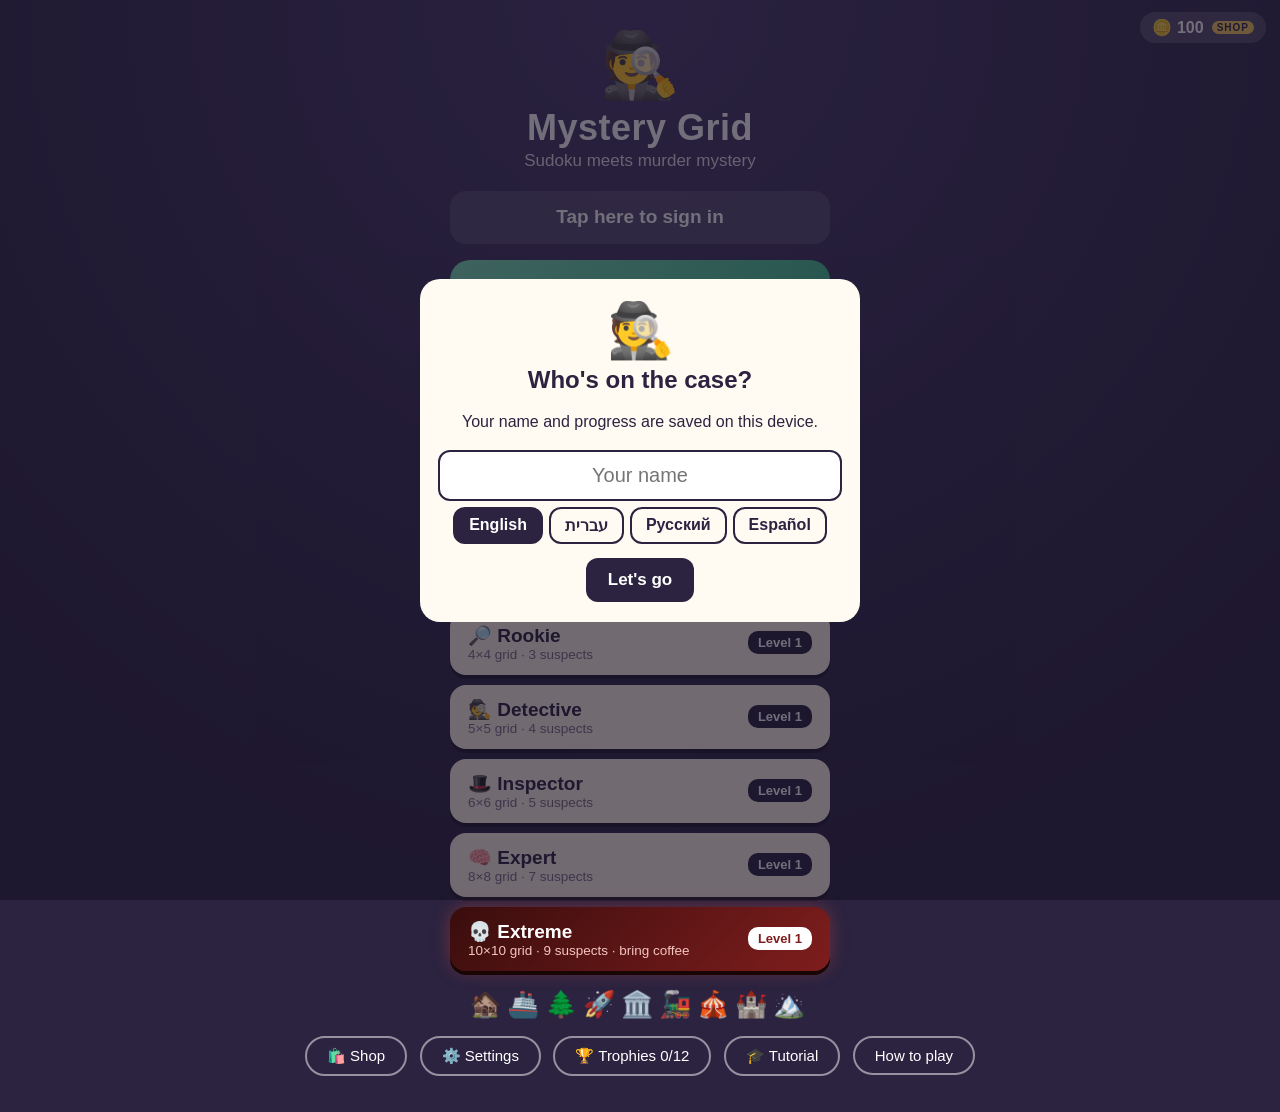
==== index.html @ 76685fe6 "Auto-cross row and column of placed suspects, bigger X, X clears drafts Co-Authored-By: Claude Sonne" ====
<!DOCTYPE html>
<html lang="en" dir="ltr">
<head>
<meta charset="UTF-8">
<meta name="viewport" content="width=device-width, initial-scale=1, maximum-scale=1, user-scalable=no, viewport-fit=cover">
<meta name="theme-color" content="#2b2340">
<meta name="apple-mobile-web-app-capable" content="yes">
<meta name="mobile-web-app-capable" content="yes">
<meta name="apple-mobile-web-app-status-bar-style" content="black-translucent">
<meta name="apple-mobile-web-app-title" content="Mystery Grid">
<link rel="manifest" href="manifest.webmanifest">
<link rel="icon" href="icons/icon-192.png">
<link rel="apple-touch-icon" href="icons/apple-touch-icon.png">
<title>Mystery Grid</title>
<style>
  :root {
    --ink: #2b2340;
    --paper: #fdf3e6;
    --card: #fffaf2;
    --accent: #c0392b;
    --ok: #2e8b57;
    --muted: #7a6f86;
    --wall: #2b2340;
    --bs: min(94vw, 470px, 52vh);
  }
  * { box-sizing: border-box; -webkit-tap-highlight-color: transparent; }
  html, body { margin: 0; height: 100%; }
  body {
    font-family: -apple-system, "Segoe UI", Roboto, "Helvetica Neue", Arial, sans-serif;
    background: var(--paper); color: var(--ink);
    user-select: none; -webkit-user-select: none;
  }
  button { font-family: inherit; cursor: pointer; color: inherit; }
  .screen { display: none; min-height: 100%; }
  .screen.active { display: block; }

  /* ---------- home ---------- */
  #home {
    background: radial-gradient(circle at 50% 0%, #4a3d6b, #2b2340 70%);
    color: #fff; text-align: center;
    padding: calc(28px + env(safe-area-inset-top)) 18px calc(36px + env(safe-area-inset-bottom));
  }
  #home .logo { font-size: 64px; }
  #home h1 { font-size: 36px; margin: 4px 0 2px; letter-spacing: .5px; }
  #home .tag { opacity: .85; font-size: 17px; margin-bottom: 20px; }
  .greet { background: rgba(255,255,255,.12); border-radius: 16px; padding: 12px 16px; width: min(380px, 100%); margin: 0 auto 16px; font-size: 16px; line-height: 1.5; cursor: pointer; }
  .greet b { font-size: 19px; }
  .greet small { opacity: .7; }
  .diff-btn {
    display: flex; align-items: center; justify-content: space-between; text-align: left;
    width: min(380px, 100%); margin: 10px auto; padding: 13px 18px;
    border: none; border-radius: 16px; font-size: 19px; font-weight: 700;
    color: var(--ink); background: #fdf3e6; box-shadow: 0 4px 0 rgba(0,0,0,.3);
  }
  .diff-btn:active { transform: translateY(2px); box-shadow: 0 2px 0 rgba(0,0,0,.3); }
  .diff-btn small { font-weight: 400; color: var(--muted); font-size: 13.5px; display: block; }
  .diff-btn .badge { background: var(--ink); color: #fff; border-radius: 10px; padding: 4px 10px; font-size: 13px; white-space: nowrap; }
  .diff-btn.extreme { background: linear-gradient(135deg, #3a0d0d, #7f1d1d); color: #fff; box-shadow: 0 4px 0 #1a0505, 0 0 18px rgba(231,76,60,.35); }
  .diff-btn.extreme small { color: #f5c6c0; }
  .diff-btn.extreme .badge { background: #fff; color: #7f1d1d; }
  .link-btn { background: none; border: 2px solid rgba(255,255,255,.5); color: #fff; padding: 9px 20px; border-radius: 30px; font-size: 15px; margin: 16px 4px 0; }
  .themes-row { margin-top: 18px; font-size: 26px; letter-spacing: 6px; opacity: .9; }

  /* ---------- game ---------- */
  #game { padding-bottom: calc(30px + env(safe-area-inset-bottom)); }
  .topbar {
    display: flex; align-items: center; justify-content: space-between;
    background: var(--ink); color: #fff;
    padding: calc(8px + env(safe-area-inset-top)) 10px 8px; position: sticky; top: 0; z-index: 6;
  }
  .topbar button { background: none; border: none; color: #fff; font-size: 22px; padding: 4px 10px; }
  .topbar .title { text-align: center; line-height: 1.2; min-width: 0; }
  .topbar .title b { font-size: 16px; display: block; white-space: nowrap; overflow: hidden; text-overflow: ellipsis; }
  .topbar .title div { font-size: 12px; opacity: .75; }
  .intro { text-align: center; font-style: italic; color: var(--muted); margin: 8px 16px 2px; font-size: 14.5px; }

  .play-area { position: sticky; z-index: 5; background: var(--paper); padding-bottom: 4px; box-shadow: 0 8px 10px -8px rgba(43,35,64,.25); }
  .board-wrap { display: flex; justify-content: center; padding: 8px 8px 2px; }
  .board {
    display: grid; width: var(--bs); height: var(--bs);
    border: 4px solid var(--wall); border-radius: 4px; background: var(--wall);
    position: relative; box-shadow: 0 6px 18px rgba(43,35,64,.25);
  }
  body.mode-x #board { touch-action: none; }
  .cell {
    position: relative; display: flex; align-items: center; justify-content: center;
    border: 0.5px solid rgba(43,35,64,.14); cursor: pointer; min-width: 0; min-height: 0;
  }
  .cell.wall-n { border-top: 2px solid var(--wall); }
  .cell.wall-s { border-bottom: 2px solid var(--wall); }
  .cell.wall-e { border-right: 2px solid var(--wall); }
  .cell.wall-w { border-left: 2px solid var(--wall); }
  .cell.dim::after { content: ""; position: absolute; inset: 0; background: rgba(43,35,64,.2); pointer-events: none; z-index: 5; }
  .cell.rug { background-image: repeating-linear-gradient(45deg, rgba(150,60,60,.18) 0 5px, rgba(255,255,255,.28) 5px 10px) !important; }
  .cell.rug::before { content: ""; position: absolute; inset: 12%; border: 2px dashed rgba(140,50,50,.45); border-radius: 4px; pointer-events: none; }
  .obj { font-size: calc(var(--bs) / var(--n) * 0.56); line-height: 1; pointer-events: none; }
  .cell.has-token .obj { position: absolute; font-size: calc(var(--bs) / var(--n) * 0.26); top: 1px; left: 2px; opacity: .8; }
  .table-obj { width: 72%; height: 56%; background: linear-gradient(#8b5e3c, #6b4428); border-radius: 5px; box-shadow: 0 2px 0 #4a2e1a; pointer-events: none; }
  .cell.has-token .table-obj { display: none; }
  .edge { position: absolute; border: 1px solid #fff; pointer-events: none; z-index: 2; border-radius: 2px; }
  .edge.n { top: -5px; left: 18%; right: 18%; height: 6px; }
  .edge.s { bottom: -5px; left: 18%; right: 18%; height: 6px; }
  .edge.w { left: -5px; top: 18%; bottom: 18%; width: 6px; }
  .edge.e { right: -5px; top: 18%; bottom: 18%; width: 6px; }
  .zone-label {
    position: absolute; bottom: 1px; left: 50%; transform: translateX(-50%);
    font-size: max(8px, calc(var(--bs) / var(--n) * 0.19)); font-weight: 600; background: rgba(255,255,255,.88); border: 1px solid var(--wall);
    padding: 0 4px; border-radius: 8px; white-space: nowrap; pointer-events: none; z-index: 4; line-height: 1.35;
  }
  .token {
    width: 80%; height: 80%; border-radius: 50%; background: #fff; border: 3px solid var(--ink);
    display: flex; align-items: center; justify-content: center;
    font-size: calc(var(--bs) / var(--n) * 0.46); position: relative; z-index: 6;
    animation: pop .18s ease-out; box-shadow: 0 2px 4px rgba(0,0,0,.25);
  }
  .token.letter { color: #fff; font-weight: 800; font-size: calc(var(--bs) / var(--n) * 0.45); border-width: 2px; border-color: #fff; }
  .token.victim { border-color: var(--accent); }
  .token.victim:not(.letter) { background: #fde4e1; }
  .token.conflict { box-shadow: 0 0 0 3px #ff2d2d; animation: pulse 1s infinite; }
  .token.locked { box-shadow: 0 0 0 3px var(--ok); }
  .drafts { position: absolute; inset: 2px; display: grid; align-items: center; justify-items: center; z-index: 4; pointer-events: none;
    font-weight: 800; font-size: calc(var(--bs) / var(--n) / var(--per) * 0.62); line-height: 1; }
  .drafts span { text-shadow: 0 0 2px #fff, 0 0 2px #fff, 0 0 3px #fff; }
  .cell.has-draft .obj, .cell.has-draft .table-obj { opacity: .35; }
  .cell.draft-sel { box-shadow: inset 0 0 0 3px var(--ink); }
  .extra { max-width: 740px; margin: 10px auto 0; padding: 10px 14px; background: #fff7d6; border: 2px dashed #d4b24c; border-radius: 14px; font-size: 14px; line-height: 1.5; }
  .extra > b:first-child { display: block; margin-bottom: 2px; }
  .extra.flash { animation: flash 1.2s; }
  @keyframes flash { 0%, 60% { background: #ffe680; } }
  @media (max-width: 760px) { .extra { margin: 10px 10px 0; } }
  .help-list { display: flex; flex-direction: column; gap: 8px; margin-top: 8px; }
  .help-list button { text-align: left; }
  .help-list small { display: block; font-weight: 400; font-size: 13px; opacity: .8; margin-top: 2px; }
  .xmark { position: absolute; inset: 0; display: flex; align-items: center; justify-content: center; color: #c0392b; font-weight: 900; font-size: calc(var(--bs) / var(--n) * 0.8); line-height: 1; opacity: .85; pointer-events: none; z-index: 3; text-shadow: 0 0 2px rgba(255,255,255,.5); }
  .xmark.auto { opacity: .45; }
  @keyframes pop { from { transform: scale(.4); } to { transform: scale(1); } }
  @keyframes pulse { 50% { box-shadow: 0 0 0 5px #ff2d2d66; } }

  .tools { display: flex; justify-content: center; gap: 4px; margin: 7px 4px 0; }
  .tool { border: 2px solid var(--ink); background: var(--card); border-radius: 11px; padding: 5px 7px; font-size: 13px; font-weight: 700; white-space: nowrap; }
  .tool.on { background: var(--ink); color: #fff; }
  .status { text-align: center; font-size: 13px; color: var(--muted); min-height: 18px; margin: 4px 10px 0; }

  .suspects { display: grid; grid-template-columns: repeat(auto-fill, minmax(160px, 1fr)); gap: 8px; padding: 10px; max-width: 760px; margin: 0 auto; }
  .suspect {
    background: var(--card); border: 2px solid #e2d6c4; border-radius: 14px; padding: 8px 9px;
    display: flex; gap: 8px; align-items: flex-start; text-align: left; position: relative; transition: transform .1s;
  }
  .suspect.sel { border-color: var(--ink); transform: scale(1.02); box-shadow: 0 4px 12px rgba(43,35,64,.25); }
  .suspect.placed { opacity: .55; }
  .suspect.placed::after { content: "✓"; position: absolute; top: 4px; right: 8px; color: var(--ok); font-weight: 900; }
  .face { flex: 0 0 auto; position: relative; width: 44px; height: 44px; border-radius: 10px; background: #f3e3c8; display: flex; align-items: center; justify-content: center; font-size: 28px; border: 2px solid #fff; box-shadow: 0 1px 3px rgba(0,0,0,.2); }
  .face .lt { position: absolute; bottom: -6px; right: -6px; width: 20px; height: 20px; border-radius: 50%; color: #fff; font-size: 12px; font-weight: 800; display: flex; align-items: center; justify-content: center; border: 2px solid #fff; }
  .suspect.is-victim { background: #fdeceb; border-color: #f2b8b2; }
  .suspect.is-victim .face { filter: grayscale(.6); }
  .suspect .nm { font-weight: 800; font-size: 15.5px; }
  .suspect .cl { font-size: 13px; line-height: 1.38; }
  .suspect .cl b { color: #8e2f22; }
  .suspect .cl div { margin-top: 2px; }

  .legend { max-width: 760px; margin: 8px auto 0; padding: 0 14px; font-size: 13px; color: var(--muted); }
  .legend summary { cursor: pointer; font-weight: 700; color: var(--ink); font-size: 14px; }
  .legend ul { margin: 6px 0; padding-left: 18px; line-height: 1.5; }


  /* ---------- journey, coins, gifts, calendar, trophies ---------- */
  .coins-pill { position: absolute; top: calc(12px + env(safe-area-inset-top)); right: 14px; background: rgba(255,255,255,.16); border-radius: 20px; padding: 6px 12px; font-size: 16px; display: flex; align-items: center; gap: 5px; }
  #home { position: relative; }
  .play-card { display: flex; align-items: center; gap: 14px; width: min(380px, 100%); margin: 0 auto; padding: 16px 18px; border: none; border-radius: 20px;
    background: linear-gradient(135deg, #7ee0b5, #3fbf8f); color: #12382a; text-align: left; box-shadow: 0 5px 0 rgba(0,0,0,.3); font-size: 22px; }
  .play-card.boss { background: linear-gradient(135deg, #ff9a8b, #e8615a); color: #3a0f0b; }
  .play-card .pc-ic { font-size: 34px; line-height: 1; }
  .play-card .pc-tx { flex: 1; } .play-card .pc-tx b { display: block; font-size: 24px; }
  .play-card small { font-size: 14px; font-weight: 600; opacity: .85; }
  .lvl-badge { background: rgba(255,255,255,.85); color: #2b2340; border-radius: 14px; min-width: 46px; padding: 6px 8px; text-align: center; font-weight: 800; font-size: 20px; }
  .journey-bar { width: min(340px, 90%); height: 8px; margin: 10px auto 0; border-radius: 6px; background: rgba(255,255,255,.18); overflow: hidden; }
  .journey-bar div { height: 100%; background: #ffd166; border-radius: 6px; }
  .section-h { margin: 18px auto 2px; font-size: 13px; letter-spacing: 2px; text-transform: uppercase; opacity: .7; }
  .mini-link { background: none; border: none; color: inherit; text-decoration: underline; font-size: inherit; padding: 0; }
  .bonus-row { display: grid; grid-template-columns: repeat(7, 1fr); gap: 5px; margin: 8px 0; }
  .bday { border: 2px solid #e2d6c4; border-radius: 10px; padding: 4px 2px; font-size: 12px; display: flex; flex-direction: column; align-items: center; gap: 2px; }
  .bday small { font-size: 10px; opacity: .7; } .bday.got { opacity: .5; } .bday.now { border-color: #f0b429; background: #fff4cc; transform: scale(1.08); }
  .cal { display: grid; grid-template-columns: repeat(7, 1fr); gap: 4px; margin: 6px 0 10px; }
  .cal-h { font-size: 12px; opacity: .6; font-weight: 700; }
  .cal-d { aspect-ratio: 1; border-radius: 10px; background: #f3ecdf; display: flex; flex-direction: column; align-items: center; justify-content: center; font-size: 13px; position: relative; }
  .cal-d.done { background: #fff1c2; } .cal-d.today { box-shadow: inset 0 0 0 2px var(--ink); } .cal-d.future { opacity: .45; }
  .cal-d .ic svg { width: 16px; height: 16px; } .cal-d.done span { font-size: 10px; }
  .cal-tro { display: flex; align-items: center; gap: 6px; justify-content: center; } .cal-tro .ic svg { width: 30px; height: 30px; }
  .ach-list { text-align: left; display: flex; flex-direction: column; gap: 6px; max-height: 46vh; overflow: auto; }
  .ach { display: flex; gap: 10px; align-items: center; padding: 6px 8px; border-radius: 12px; background: #f3ecdf; opacity: .55; font-size: 22px; }
  .ach.got { opacity: 1; background: #fff1c2; } .ach b { display: block; font-size: 15px; } .ach small { font-size: 12.5px; }
  .ach .ic svg { width: 30px; height: 30px; }
  .price { float: right; font-size: 13px; background: rgba(255,255,255,.2); border-radius: 10px; padding: 1px 7px; }
  .secondary .price { background: #f3ecdf; }
  .earned { font-size: 18px; } .lvl-done { font-weight: 800; color: var(--ok); font-size: 18px; }
  .toast { position: fixed; left: 50%; top: calc(14px + env(safe-area-inset-top)); transform: translateX(-50%); z-index: 50; background: #fffaf2; color: var(--ink);
    border-radius: 16px; padding: 10px 16px; box-shadow: 0 8px 24px rgba(0,0,0,.3); display: flex; gap: 10px; align-items: center; min-width: 260px; animation: pop .25s ease-out; transition: opacity .35s, transform .35s; }
  .toast.out { opacity: 0; transform: translate(-50%, -20px); }
  .toast .ti { font-size: 30px; } .toast .ti svg { width: 38px; height: 38px; } .toast b { display: block; } .toast small { font-size: 12.5px; }
  .confetti { position: fixed; inset: 0; width: 100%; height: 100%; pointer-events: none; z-index: 40; }




  .shop-card { display: flex; align-items: center; gap: 10px; width: min(380px, 100%); margin: 12px auto 0; padding: 10px 14px; border: none; border-radius: 16px;
    background: linear-gradient(135deg, #b9a2ec, #7d62c4); color: #fff; text-align: left; box-shadow: 0 4px 0 rgba(0,0,0,.3); font-size: 17px; }
  .shop-card .sc-faces { display: flex; } .shop-card .pf { width: 34px; height: 34px; font-size: 24px; margin-right: -8px; border: 2px solid #fff; border-radius: 10px; }
  .shop-card .sc-tx { flex: 1; margin-left: 8px; } .shop-card .sc-tx b { display: block; } .shop-card small { font-size: 12.5px; opacity: .9; }
  .shop-card .badge { background: #fff; color: #4a3b63; border-radius: 10px; padding: 4px 10px; font-size: 13px; font-weight: 700; }
  .cp-shop { font-size: 10px; font-weight: 800; letter-spacing: 1px; background: #f6c85f; color: #2b2340; border-radius: 8px; padding: 1px 5px; margin-left: 3px; }


  /* ---------- journey map, friends, duels ---------- */
  #map { background: radial-gradient(circle at 50% 0%, #4a3d6b, #2b2340 60%, #1d1730); color: #fff; padding-bottom: 60px; }
  .map-canvas { position: relative; margin: 0 auto; }
  .map-path { position: absolute; left: 0; top: 0; pointer-events: none; }
  .mp-todo { fill: none; stroke: rgba(255,255,255,.28); stroke-width: 6; stroke-linecap: round; stroke-dasharray: 1 14; }
  .mp-done { fill: none; stroke: #f6c85f; stroke-width: 9; stroke-linecap: round; opacity: .9; }
  .node { position: absolute; transform: translate(-50%, -50%); width: 56px; height: 56px; border-radius: 50%; border: 4px solid rgba(255,255,255,.92); padding: 0;
    font-weight: 800; font-size: 19px; display: flex; align-items: center; justify-content: center; box-shadow: 0 5px 0 rgba(0,0,0,.35); z-index: 2; }
  .node.done { background: #f6c85f; color: #2b2340; }
  .node.cur { width: 72px; height: 72px; background: #e8615a; color: #fff; font-size: 24px; animation: nodePulse 1.4s ease-in-out infinite; }
  .node.locked { background: #3a3346; color: #a49bb6; border-color: #5a5168; }
  .node.boss { width: 64px; height: 64px; }
  .node.boss.locked { background: #4a1d2a; border-color: #d6455c; color: #ff9aa8; }
  .node .nb { position: absolute; top: -17px; font-size: 9.5px; letter-spacing: 1px; background: #b5243a; color: #fff; padding: 1px 5px; border-radius: 6px; }
  .nstars { position: absolute; bottom: -15px; left: 50%; transform: translateX(-50%); font-size: 14px; white-space: nowrap; letter-spacing: -1px; }
  .nstars i { color: rgba(255,255,255,.35); font-style: normal; } .nstars i.on { color: #ffd166; text-shadow: 0 1px 0 #000; }
  .theme-dec { position: absolute; transform: translate(-50%, -50%); width: 30px; height: 30px; opacity: .8; font-size: 22px; z-index: 1; line-height: 30px; text-align: center; }
  .theme-dec svg { width: 100%; height: 100%; }
  .tier-banner { position: absolute; left: 8%; right: 8%; text-align: center; color: #ffd166; font-weight: 800; letter-spacing: 3px; text-transform: uppercase; font-size: 12.5px; border-top: 1px dashed rgba(255,209,102,.55); padding-top: 4px; z-index: 1; }
  .me-pin, .friend-pin { position: absolute; transform: translate(-50%, -50%); display: flex; flex-direction: column; align-items: center; z-index: 3; pointer-events: none; }
  .pin-face { width: 46px; height: 46px; border-radius: 50%; overflow: hidden; border: 3px solid #ffd166; background: #fff; display: flex; align-items: center; justify-content: center; font-size: 30px; box-shadow: 0 4px 10px rgba(0,0,0,.45); }
  .pin-face svg { width: 100%; height: 100%; }
  .me-pin { animation: bob 1.6s ease-in-out infinite; }
  .friend-pin .pin-face { width: 34px; height: 34px; border-color: #7aa7ff; font-size: 22px; }
  .me-pin small, .friend-pin small { background: rgba(0,0,0,.65); color: #fff; font-size: 10.5px; border-radius: 6px; padding: 0 5px; margin-top: 2px; white-space: nowrap; }
  @keyframes bob { 50% { transform: translate(-50%, -60%); } }
  @keyframes nodePulse { 50% { box-shadow: 0 5px 0 rgba(0,0,0,.35), 0 0 0 10px rgba(232,97,90,.28); } }
  .mf-btn { font-size: 14px !important; border: 1px solid rgba(255,255,255,.5) !important; border-radius: 10px; padding: 4px 10px !important; }
  .friend-list { display: flex; flex-direction: column; gap: 6px; text-align: left; max-height: 40vh; overflow: auto; margin: 8px 0; }
  .friend-row { display: flex; align-items: center; gap: 8px; background: #f3ecdf; border-radius: 12px; padding: 6px 8px; }
  .friend-row b { display: block; } .friend-row small { font-size: 12px; } .friend-row > div { flex: 1; } .friend-row .pf { width: 42px; height: 42px; font-size: 28px; }
  .mini-x { background: none; border: none; font-size: 16px; opacity: .6; }
  .share-box { min-height: 90px; font-size: 13px; text-align: left; }
  .duel { margin: 8px 0; padding: 8px; border-radius: 12px; font-weight: 800; } .duel.won { background: #d9f7e3; color: #1f6b3a; } .duel.lost { background: #fde4e1; color: #8e2f22; }
  .duel small { font-weight: 600; }
  .duel-btn { font-size: 14px !important; }

  .ios-note { background: #fff4d6; border-radius: 10px; padding: 8px 10px; font-size: 13px; text-align: left; margin: 6px 0; line-height: 1.4; }
  .ios-note button { margin-top: 6px; font-size: 13px; padding: 6px 10px; }


  .storage-note { width: min(380px, 100%); margin: 10px auto 0; padding: 8px 12px; border-radius: 12px; background: rgba(246,200,95,.16); border: 1px solid rgba(246,200,95,.5); font-size: 12.5px; line-height: 1.4; text-align: left; }
  .storage-note .mini-link { color: #ffd166; font-weight: 700; }
  .restore-h { margin: 14px 0 4px; }

  /* ---------- coin shop and skin frames ---------- */
  .coins-pill { cursor: pointer; }
  .shop-list { display: flex; flex-direction: column; gap: 10px; max-height: 58vh; overflow: auto; text-align: left; padding: 2px; }
  .pack { border-radius: 14px; padding: 10px 12px; background: #fff; border: 2px solid #e2d6c4; display: flex; flex-direction: column; gap: 6px; }
  .pack.on { box-shadow: 0 0 0 3px var(--ok); }
  .pk-top { display: flex; justify-content: space-between; align-items: center; } .pk-top b { font-size: 16px; }
  .rar { font-size: 11px; font-weight: 800; letter-spacing: 1px; text-transform: uppercase; padding: 2px 8px; border-radius: 10px; color: #fff; background: #8a8199; }
  .rar-common .rar { background: #3f9d6a; } .rar-rare .rar { background: #2f74c0; } .rar-epic .rar { background: #8e44ad; }
  .rar-legendary .rar { background: linear-gradient(90deg, #ff4fd8, #ffb300, #3bf0ff); }
  .rar-legendary { border-color: transparent; background: linear-gradient(#fff, #fff) padding-box, linear-gradient(120deg, #ff4fd8, #ffb300, #3bf0ff, #9dff4a) border-box; }
  .rar-epic { border-color: #c9a3e0; }
  .pk-faces { display: flex; gap: 8px; }
  .pf { width: 54px; height: 54px; border-radius: 12px; background: #f3ecdf; display: flex; align-items: center; justify-content: center; font-size: 36px; overflow: hidden; }
  .pf svg { width: 100%; height: 100%; }
  .pack small { font-size: 12.5px; opacity: .8; }
  .pack button { align-self: flex-start; padding: 7px 14px; font-size: 14px; }
  .pack button[disabled] { opacity: .6; }
  /* frames for the fancier packs */
  .skin-royals .face, .skin-royals .token, .pf.skin-royals, .skin-royals .af { box-shadow: 0 0 0 2px #f0c35f, 0 0 10px rgba(240,195,95,.6); animation: goldShine 2.4s ease-in-out infinite; }
  @keyframes goldShine { 50% { box-shadow: 0 0 0 2px #ffe08a, 0 0 18px rgba(255,214,120,.95); } }
  .skin-space .face, .skin-space .token, .pf.skin-space, .skin-space .af { box-shadow: 0 0 0 2px #7aa7ff, 0 0 12px rgba(122,167,255,.55); }
  .skin-neon .face, .skin-neon .token, .pf.skin-neon, .skin-neon .af { animation: neonPulse 1.8s ease-in-out infinite; }
  @keyframes neonPulse { 0%, 100% { box-shadow: 0 0 0 2px #ff4fd8, 0 0 14px #ff4fd8; } 50% { box-shadow: 0 0 0 2px #3bf0ff, 0 0 20px #3bf0ff; } }
  .skin-space .face, .skin-neon .face { background: #0b0a18 !important; }
  .skin-neon .token.art, .skin-space .token.art { background: #0b0a18; }


  .shop-h { font-size: 12px; font-weight: 800; letter-spacing: 2px; text-transform: uppercase; opacity: .65; margin: 4px 2px 0; }
  .coin-packs { display: grid; grid-template-columns: repeat(4, 1fr); gap: 6px; }
  .coin-pack { position: relative; border: 2px solid #f0c35f; background: #fff8e1; border-radius: 12px; padding: 14px 2px 6px; display: flex; flex-direction: column; align-items: center; gap: 2px; color: var(--ink); }
  .coin-pack .cp-ic { font-size: 22px; } .coin-pack .cp-ic svg { width: 26px; height: 26px; }
  .coin-pack b { font-size: 15px; } .coin-pack .cp-price { font-size: 12px; font-weight: 800; background: #3f9d6a; color: #fff; border-radius: 8px; padding: 1px 6px; }
  .cp-tag { position: absolute; top: -8px; left: 50%; transform: translateX(-50%); background: #e8615a; color: #fff; font-size: 9px; font-weight: 800; border-radius: 6px; padding: 1px 5px; white-space: nowrap; }
  .rar-premium .rar { background: linear-gradient(90deg, #b9862c, #f0c35f, #b9862c); color: #2b1a0a; }
  .rar-premium { border-color: transparent; background: linear-gradient(#fffaf0, #fffaf0) padding-box, conic-gradient(from 0deg, #f0c35f, #ff4fd8, #3bf0ff, #f0c35f) border-box; }
  .premium-btn { background: linear-gradient(135deg, #f0c35f, #d9922b) !important; color: #2b1a0a !important; }
  .skin-masquerade .face, .skin-masquerade .token, .pf.skin-masquerade, .skin-masquerade .af { animation: masq 3s ease-in-out infinite; }
  @keyframes masq { 0%, 100% { box-shadow: 0 0 0 2px #f0c35f, 0 0 12px #c2367a; } 50% { box-shadow: 0 0 0 2px #ffd98a, 0 0 20px #f0c35f; } }
  .skin-cyber .face, .skin-cyber .token, .pf.skin-cyber, .skin-cyber .af { animation: glitch 2.2s steps(1) infinite; }
  @keyframes glitch { 0%, 100% { box-shadow: 0 0 0 2px #3bf0ff, 0 0 14px #3bf0ff; } 33% { box-shadow: -2px 0 0 2px #ff4fd8, 2px 0 12px #3bf0ff; } 66% { box-shadow: 2px 0 0 2px #9dff4a, -2px 0 14px #ff4fd8; } }
  .skin-masquerade .face, .skin-cyber .face { background: #120814 !important; }
  .skin-cyber .token.art, .skin-masquerade .token.art { background: #070912; }

  /* ---------- accusation panel under the board ---------- */
  .accuse { margin: 6px 8px 0; padding: 8px 10px 10px; border-radius: 14px; background: var(--card); color: var(--ink); text-align: center; box-shadow: 0 3px 10px rgba(0,0,0,.18); font-size: 14px; line-height: 1.35; }
  .accuse[hidden] { display: none; }
  .accuse .acc-t .ic svg { width: 18px; height: 18px; }
  .acc-row { display: flex; flex-wrap: wrap; justify-content: center; gap: 6px; margin-top: 7px; }
  .acc-row button { width: 66px; background: #fff; border: 2px solid #e2d6c4; border-radius: 12px; padding: 4px 2px 5px; font-size: 12px; font-weight: 700; color: var(--ink); }
  .acc-row button:active { transform: scale(.95); }
  .acc-row .af { display: flex; justify-content: center; align-items: center; height: 36px; font-size: 28px; line-height: 1; }
  .acc-row .af svg { width: 36px; height: 36px; }
  .acc-row button.nope { opacity: .35; text-decoration: line-through; }
  .acc-msg { min-height: 18px; color: var(--accent); font-weight: 700; font-size: 13px; margin-top: 4px; }
  .acc-btns { display: flex; gap: 8px; justify-content: center; margin-top: 8px; }
  .acc-btns .primary, .acc-btns .secondary { padding: 9px 16px; font-size: 15px; }
  #game.accusing .tools, #game.accusing .status { display: none; }
  .cell.vzone::after { content: ""; position: absolute; inset: 0; pointer-events: none; z-index: 2; background: rgba(214,40,60,.16); box-shadow: inset 0 0 0 2px rgba(214,40,60,.5); animation: vz 1.8s ease-in-out infinite; }
  @keyframes vz { 50% { background: rgba(214,40,60,.30); } }

  /* ---------- daily case, tutorial coach ---------- */
  .daily-card { display: flex; align-items: center; gap: 12px; width: min(380px, 100%); margin: 0 auto; padding: 12px 16px; border: none; border-radius: 16px;
    background: linear-gradient(135deg, #ffe08a, #ffb86b); color: var(--ink); text-align: left; box-shadow: 0 4px 0 rgba(0,0,0,.3); font-size: 18px; }
  .daily-card .dc-ic { font-size: 30px; line-height: 1; }
  .daily-card .dc-tx { flex: 1; } .daily-card .dc-tx b { display: block; }
  .daily-card small { font-weight: 400; font-size: 13.5px; color: #6b4f2a; }
  .daily-card .badge { background: var(--ink); color: #fff; border-radius: 10px; padding: 4px 10px; font-size: 13px; white-space: nowrap; }
  .streak { font-size: 13.5px; opacity: .85; margin: 6px 0 4px; }
  .coach { display: flex; gap: 10px; align-items: flex-start; margin: 8px 10px 0; padding: 10px 12px; background: #fff7d6; border: 2px solid #d4b24c; border-radius: 14px; font-size: 14.5px; line-height: 1.45; text-align: left; }
  .coach[hidden] { display: none; }
  .coach-face { font-size: 30px; line-height: 1; flex: 0 0 auto; width: 34px; }
  .coach-tx { flex: 1; }
  .coach-next { padding: 8px 14px; font-size: 15px; align-self: center; }
  .coach-hl { animation: glow 1.1s ease-in-out infinite; z-index: 3; }
  .cell.coach-hl { box-shadow: inset 0 0 0 4px #ff9f1c; }
  .suspect.coach-hl { border-color: #ff9f1c; }
  @keyframes glow { 50% { filter: brightness(1.12); box-shadow: 0 0 0 4px #ff9f1c88; } }
  .tut #mode-draft, .tut #mode-x, .tut #hint, .tut #reset, .tut #undo { display: none; }

  /* ---------- overlays ---------- */
  .modal-bg { position: fixed; inset: 0; background: rgba(20,15,35,.6); display: none; align-items: center; justify-content: center; z-index: 20; padding: 16px; }
  .modal-bg.show { display: flex; }
  .modal { background: var(--card); border-radius: 20px; padding: 20px 18px; max-width: 440px; width: 100%; max-height: 90vh; overflow: auto; text-align: center; animation: pop .2s ease-out; }
  .modal h2 { margin: 4px 0 10px; }
  .modal p { line-height: 1.5; }
  .modal .big { font-size: 54px; }
  .modal .row { display: flex; gap: 10px; justify-content: center; flex-wrap: wrap; margin-top: 14px; }
  .primary { background: var(--ink); color: #fff; border: none; border-radius: 12px; padding: 12px 22px; font-size: 17px; font-weight: 700; }
  .secondary { background: none; border: 2px solid var(--ink); border-radius: 12px; padding: 10px 20px; font-size: 16px; font-weight: 700; }
  .name-in { width: 100%; font: inherit; font-size: 20px; text-align: center; padding: 12px; border: 2px solid var(--ink); border-radius: 12px; background: #fff; color: var(--ink); user-select: text; -webkit-user-select: text; }
  .accuse-grid { display: grid; grid-template-columns: repeat(auto-fill, minmax(86px, 1fr)); gap: 8px; margin-top: 12px; }
  .accuse-grid button { background: #fff; border: 2px solid #e2d6c4; border-radius: 14px; padding: 8px 4px; font-size: 14px; font-weight: 700; }
  .accuse-grid button span { display: block; font-size: 30px; }
  .accuse-grid button.nope { opacity: .35; text-decoration: line-through; }
  .howto { text-align: left; font-size: 15px; }
  .howto li { margin-bottom: 6px; }
  .steps { text-align: left; line-height: 1.7; padding-left: 22px; }
  .shake { animation: shake .35s; }
  @keyframes shake { 0%,100% { transform: translateX(0); } 25% { transform: translateX(-8px); } 75% { transform: translateX(8px); } }

  #loading { position: fixed; inset: 0; background: rgba(43,35,64,.92); color: #fff; z-index: 30; display: none; flex-direction: column; align-items: center; justify-content: center; text-align: center; }
  #loading.show { display: flex; }
  #loading .spin { font-size: 64px; animation: wobble 1.2s ease-in-out infinite; }
  #loading p { font-size: 18px; margin-top: 14px; }
  @keyframes wobble { 0%,100% { transform: rotate(-12deg) scale(1); } 50% { transform: rotate(12deg) scale(1.12); } }

  /* ---------- languages: picker, right-to-left layout ---------- */
  .lang-row { display: flex; flex-wrap: wrap; gap: 6px; justify-content: center; margin: 6px 0 4px; }
  .lang-btn { border: 2px solid var(--ink); background: var(--card); color: var(--ink); border-radius: 12px; padding: 7px 14px; font-size: 16px; font-weight: 700; }
  .lang-btn.on { background: var(--ink); color: #fff; }
  .set-h { font-size: 12px; font-weight: 800; letter-spacing: 1.5px; text-transform: uppercase; opacity: .65; margin: 14px 0 2px; }
  .code-box { direction: ltr; text-align: left; }
  /* the board is a picture of a floor plan: it never flips, so "to the left" always means the left of the screen */
  .board, .map-canvas, .scene-wrap, .drafts { direction: ltr; }
  body.rtl .zone-label, body.rtl .rip, body.rtl .cl, body.rtl .nm { direction: rtl; }
  body.rtl .topbar #back, body.rtl .topbar #map-back { transform: scaleX(-1); }
  body.rtl .suspect.placed::after { right: auto; left: 8px; }
  body.rtl .price { float: left; }
  body.rtl .coins-pill { right: auto; left: 14px; }
  body.rtl .friend-row, body.rtl .ach, body.rtl .pack, body.rtl .coach, body.rtl .help-list button { text-align: right; }
  body.rtl .streak, body.rtl .greet, body.rtl .storage-note { text-align: center; }
  body.rtl .storage-note, body.rtl .ios-note, body.rtl .howto, body.rtl .steps { text-align: right; }
  body.rtl .steps { padding-right: 22px; padding-left: 0; }
  body.rtl .cp-tag { white-space: nowrap; }
  body.rtl .toast { text-align: right; }
  body.lang-he, body.lang-ru { letter-spacing: 0 !important; }
  body.lang-he .suspect .nm, body.lang-he .diff-btn, body.lang-he .tool, body.lang-he .primary, body.lang-he .secondary, body.lang-he h1, body.lang-he h2, body.lang-he .lvl-badge { text-transform: none; }
</style>
</head>
<body>

<section id="home" class="screen active">
  <div class="logo">🕵️</div>
  <h1>Mystery Grid</h1>
  <div class="tag" data-t="Sudoku meets murder mystery">Sudoku meets murder mystery</div>
  <div class="coins-pill" id="coins-pill"></div>
  <div class="greet" id="greet"></div>
  <div id="journey"></div>
  <div id="daily"></div>
  <div class="section-h" data-t="Free play">Free play</div>
  <div id="diffs"></div>
  <div class="themes-row">🏚️🚢🌲🚀🏛️🚂🎪🏰🏔️</div>
  <button class="link-btn" id="shop-btn"></button>
  <button class="link-btn" id="settings-btn"></button>
  <button class="link-btn" id="ach-btn"></button>
  <button class="link-btn" id="tut-btn">🎓 <span data-t="Tutorial">Tutorial</span></button>
  <button class="link-btn" id="howto-home" data-t="How to play">How to play</button>
  <button class="link-btn" id="install-btn" hidden>📲 <span data-t="Install app">Install app</span></button>
</section>

<section id="game" class="screen">
  <div class="topbar" id="topbar">
    <button id="back" aria-label="Back" data-t-label="Back">←</button>
    <div class="title"><b id="case-title"></b><div id="case-sub"></div></div>
    <button id="howto-game" aria-label="Help" data-t-label="Help">?</button>
  </div>
  <div class="intro" id="intro"></div>
  <div class="play-area" id="play-area">
    <div class="board-wrap"><div class="board" id="board"></div></div>
    <div class="tools">
      <button class="tool on" id="mode-place">👤 <span data-t="Place">Place</span></button>
      <button class="tool" id="mode-draft">✏️ <span data-t="Draft">Draft</span></button>
      <button class="tool" id="mode-x">✕ <span data-t="Mark">Mark</span></button>
      <button class="tool" id="undo" aria-label="Undo" data-t-label="Undo">↶</button>
      <button class="tool" id="hint">💡 <span data-t="Help">Help</span></button>
      <button class="tool" id="reset" aria-label="Clear" data-t-label="Clear">🗑️</button>
    </div>
    <div class="status" id="status"></div>
    <div class="coach" id="coach" hidden></div>
  </div>
  <div class="extra" id="extra" hidden></div>
  <div class="suspects" id="suspects"></div>
  <details class="legend" id="legend"></details>
</section>

<section id="map" class="screen">
  <div class="topbar map-top">
    <button id="map-back" aria-label="Back" data-t-label="Back">←</button>
    <div class="title"><b data-t="The Journey">The Journey</b><div data-t="Every level is a brand-new case">Every level is a brand-new case</div></div>
    <button id="map-friends" class="mf-btn">Friends</button>
  </div>
  <div class="map-canvas" id="map-canvas"></div>
</section>

<div class="modal-bg" id="modal"><div class="modal" id="modal-body"></div></div>
<div id="loading"><div class="spin">🔍</div><p id="loading-text" data-t="Building the crime scene…">Building the crime scene…</p></div>

<script src="engine.js"></script>
<script src="i18n.js"></script>
<script src="i18n-he.js"></script>
<script src="i18n-ru.js"></script>
<script src="i18n-es.js"></script>
<script src="app.js"></script>
</body>
</html>
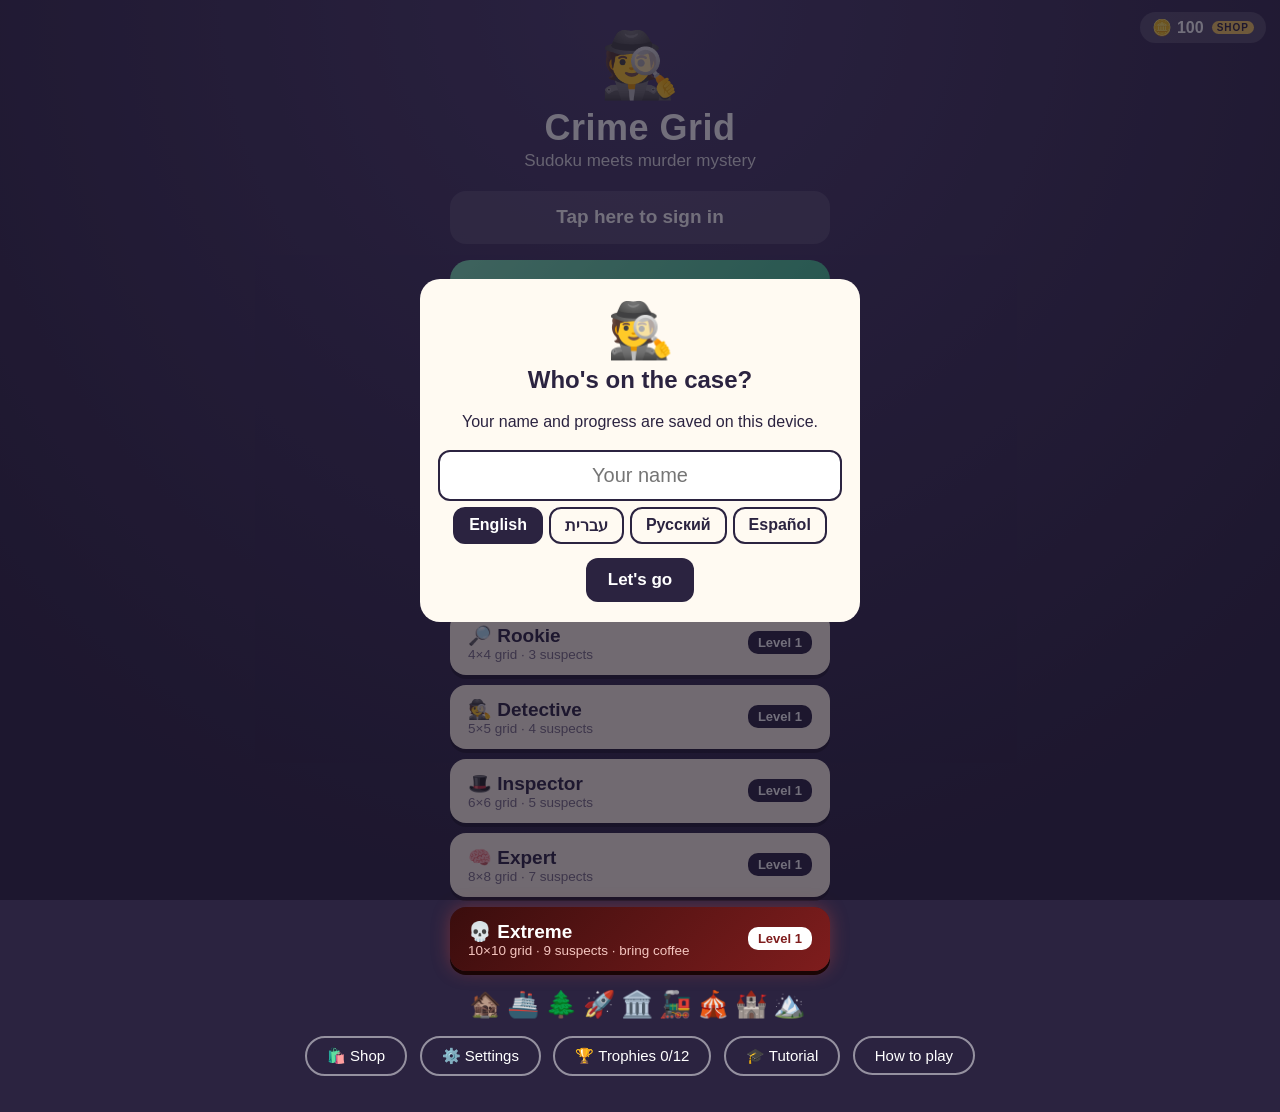
==== commit 04f182c4: "Rename to Crime Grid; add research-based ad creatives (playable ad, 3 new short videos, ad plan) Pro" ====
--- a/index.html
+++ b/index.html
@@ -7,11 +7,11 @@
 <meta name="apple-mobile-web-app-capable" content="yes">
 <meta name="mobile-web-app-capable" content="yes">
 <meta name="apple-mobile-web-app-status-bar-style" content="black-translucent">
-<meta name="apple-mobile-web-app-title" content="Mystery Grid">
+<meta name="apple-mobile-web-app-title" content="Crime Grid">
 <link rel="manifest" href="manifest.webmanifest">
 <link rel="icon" href="icons/icon-192.png">
 <link rel="apple-touch-icon" href="icons/apple-touch-icon.png">
-<title>Mystery Grid</title>
+<title>Crime Grid</title>
 <style>
   :root {
     --ink: #2b2340;
@@ -388,7 +388,7 @@
 
 <section id="home" class="screen active">
   <div class="logo">🕵️</div>
-  <h1>Mystery Grid</h1>
+  <h1>Crime Grid</h1>
   <div class="tag" data-t="Sudoku meets murder mystery">Sudoku meets murder mystery</div>
   <div class="coins-pill" id="coins-pill"></div>
   <div class="greet" id="greet"></div>
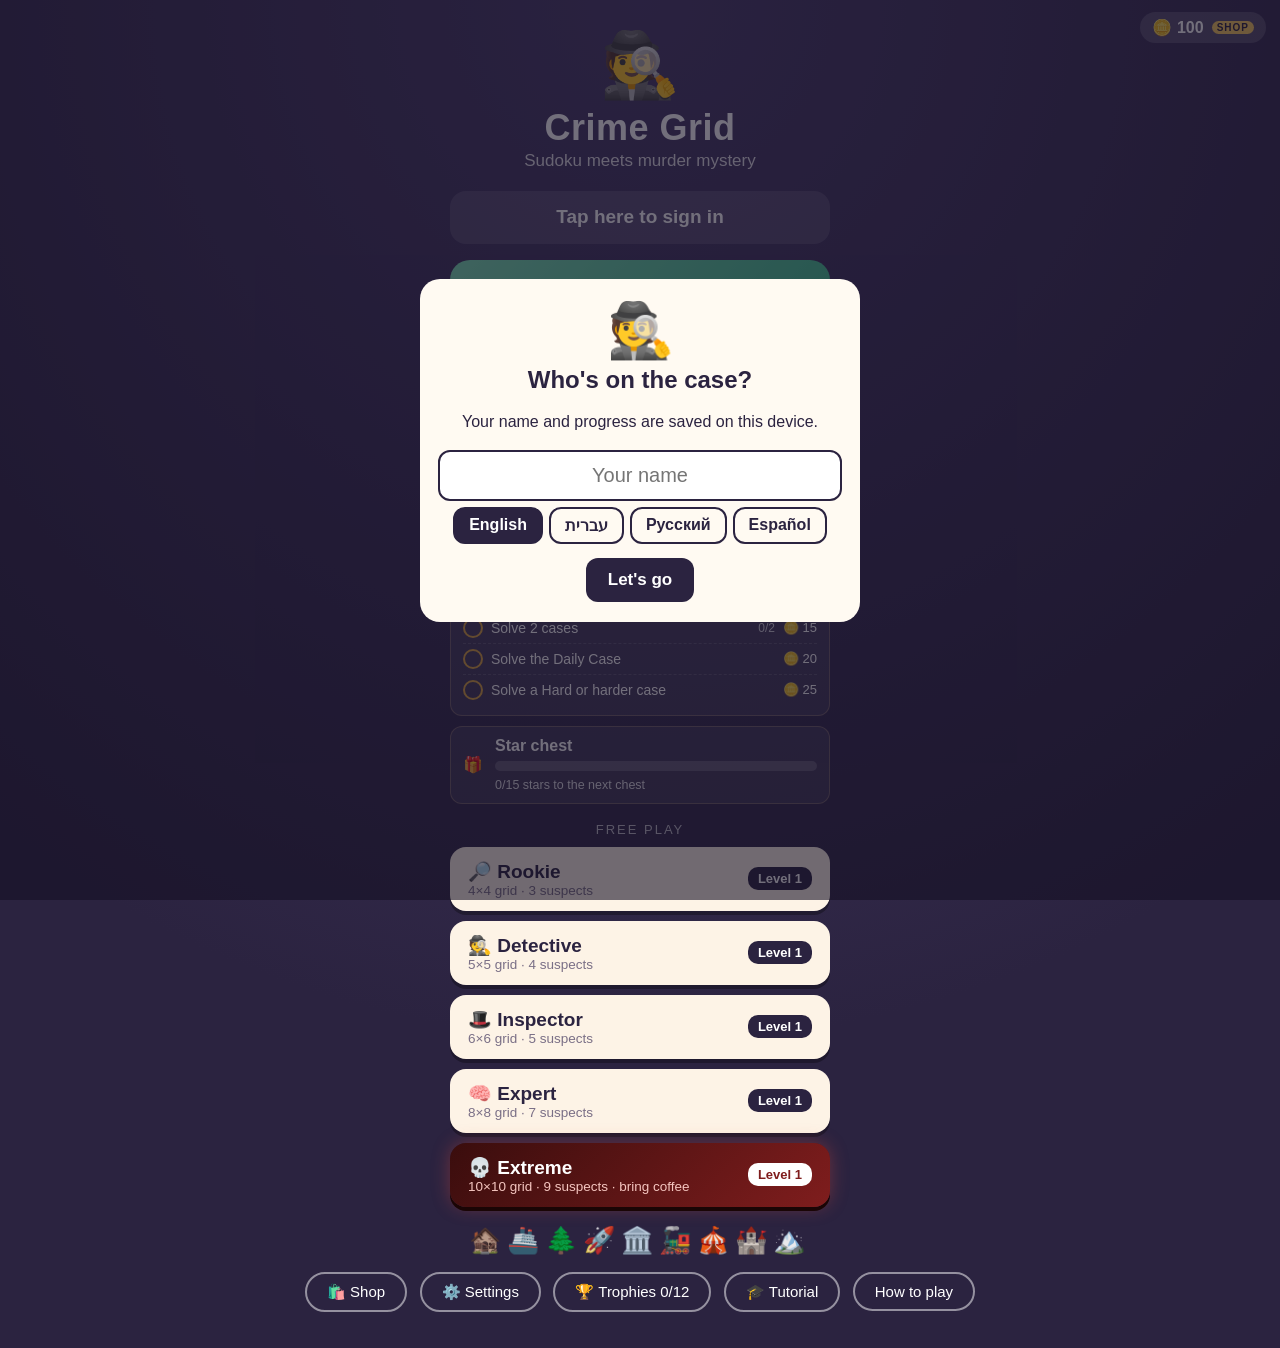
==== commit ad4d6d23: "Retention: daily missions, win streak bonus and star chest Co-Authored-By: Claude Sonnet 5.5 <norepl" ====
--- a/index.html
+++ b/index.html
@@ -322,6 +322,20 @@
   .daily-card .dc-tx { flex: 1; } .daily-card .dc-tx b { display: block; }
   .daily-card small { font-weight: 400; font-size: 13.5px; color: #6b4f2a; }
   .daily-card .badge { background: var(--ink); color: #fff; border-radius: 10px; padding: 4px 10px; font-size: 13px; white-space: nowrap; }
+  .missions, .chest { width: min(380px, 100%); margin: 10px auto 0; border-radius: 12px; background: rgba(255,255,255,.08); border: 1px solid rgba(255,214,150,.25); padding: 10px 12px; text-align: left; }
+  .mi-h { display: flex; justify-content: space-between; align-items: center; font-size: 15px; margin-bottom: 6px; }
+  .mi-h span { font-size: 13px; opacity: .9; } .mi-h .ic svg { width: 16px; height: 16px; vertical-align: -3px; }
+  .mi { display: flex; align-items: center; gap: 8px; padding: 5px 0; font-size: 14px; border-top: 1px dashed rgba(255,255,255,.14); }
+  .mi-ck { width: 20px; height: 20px; border-radius: 50%; border: 2px solid #d9a441; display: inline-flex; align-items: center; justify-content: center; font-size: 13px; color: #1c1822; flex: 0 0 auto; }
+  .mi.done .mi-ck { background: #d9a441; } .mi.done .mi-tx { opacity: .55; text-decoration: line-through; }
+  .mi-tx { flex: 1; } .mi-pr { font-size: 12px; opacity: .75; } .mi-rw { font-size: 13px; white-space: nowrap; } .mi-rw .ic svg { width: 14px; height: 14px; vertical-align: -2px; }
+  .chest { display: flex; align-items: center; gap: 12px; }
+  .ch-ic .ic svg { width: 38px; height: 38px; } .ch-tx { flex: 1; }
+  .ch-bar { height: 10px; border-radius: 6px; background: rgba(255,255,255,.18); overflow: hidden; margin: 6px 0 4px; }
+  .ch-bar div { height: 100%; background: linear-gradient(90deg, #ffd166, #ff7b8b); border-radius: 6px; transition: width .6s; }
+  .chest small { font-size: 12.5px; opacity: .85; } .chest small .ic svg { width: 13px; height: 13px; vertical-align: -2px; }
+  .ret-lines { margin: 8px 0; padding: 8px 10px; border-radius: 10px; background: rgba(217,164,65,.18); font-size: 14px; text-align: left; }
+  .ret-lines .ic svg { width: 16px; height: 16px; vertical-align: -3px; }
   .streak { font-size: 13.5px; opacity: .85; margin: 6px 0 4px; }
   .coach { display: flex; gap: 10px; align-items: flex-start; margin: 8px 10px 0; padding: 10px 12px; background: #fff7d6; border: 2px solid #d4b24c; border-radius: 14px; font-size: 14.5px; line-height: 1.45; text-align: left; }
   .coach[hidden] { display: none; }
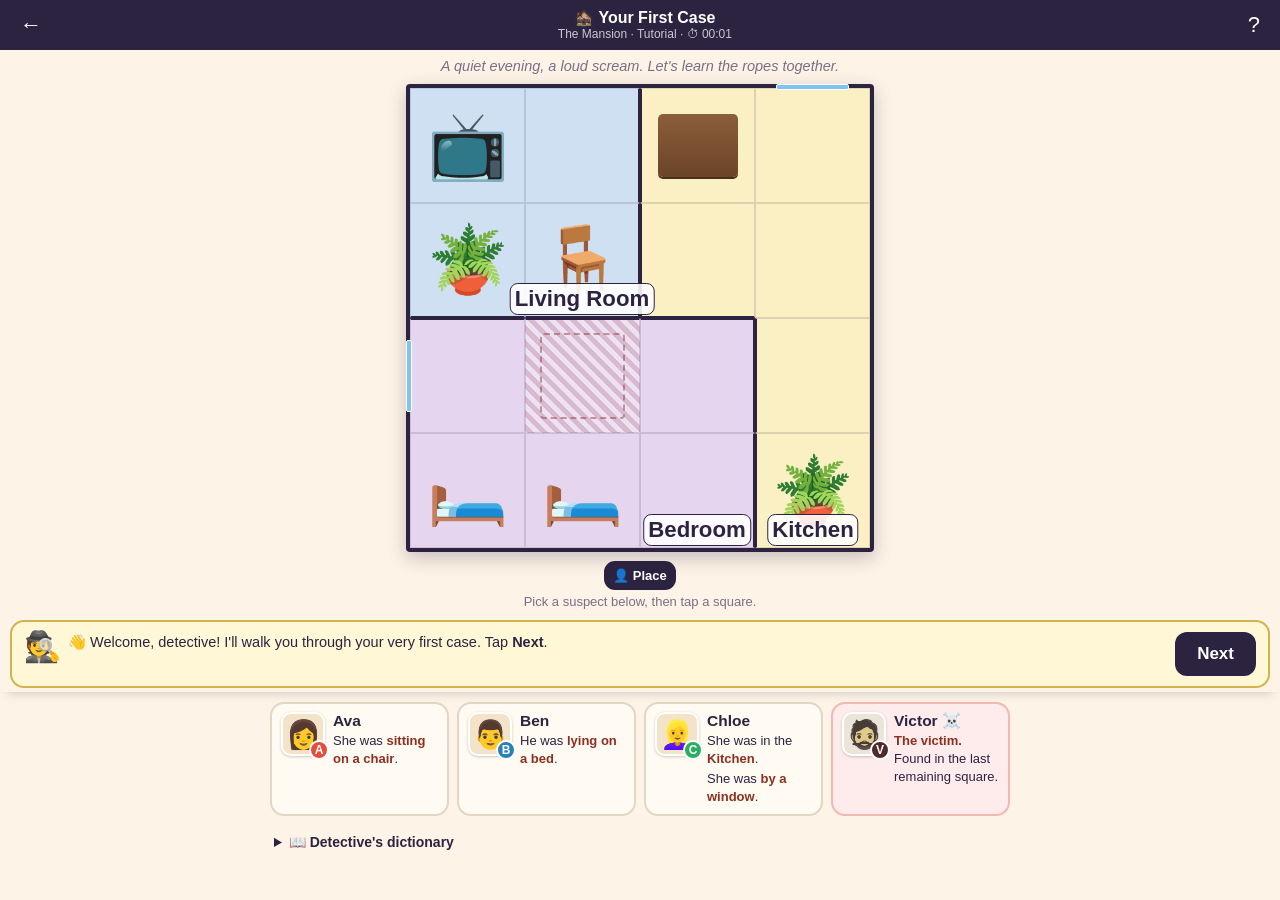
==== commit 01723cff: "Home screen: one dominant Play button, fold free play and rewards Play and Daily Case stay on top. F" ====
--- a/index.html
+++ b/index.html
@@ -396,6 +396,16 @@
   body.rtl .toast { text-align: right; }
   body.lang-he, body.lang-ru { letter-spacing: 0 !important; }
   body.lang-he .suspect .nm, body.lang-he .diff-btn, body.lang-he .tool, body.lang-he .primary, body.lang-he .secondary, body.lang-he h1, body.lang-he h2, body.lang-he .lvl-badge { text-transform: none; }
+  .fold { width: min(380px, 100%); margin: 12px auto 0; text-align: center; }
+  .fold > summary { cursor: pointer; list-style: none; padding: 11px 16px; border-radius: 14px; background: rgba(255,255,255,.1); border: 1px solid rgba(255,255,255,.25); font-size: 15px; font-weight: 700; }
+  .fold > summary::-webkit-details-marker { display: none; }
+  .fold > summary::after { content: " \25BE"; opacity: .7; } .fold[open] > summary::after { content: " \25B4"; }
+  .home-links { display: flex; justify-content: center; flex-wrap: wrap; gap: 8px; margin-top: 14px; }
+  .home-links .link-btn { margin: 0; padding: 9px 14px; }
+  .home-more { display: flex; justify-content: center; flex-wrap: wrap; gap: 4px 14px; margin-top: 10px; }
+  .home-more .link-btn { margin: 0; border: none; padding: 6px 4px; font-size: 14px; opacity: .8; text-decoration: underline; }
+  .fold #diffs { margin-top: 8px; }
+  #home .greet { padding: 8px 14px; font-size: 14px; margin: 14px auto 0; } #home .greet small { display: none; }
 </style>
 </head>
 <body>
@@ -405,18 +415,24 @@
   <h1>Crime Grid</h1>
   <div class="tag" data-t="Sudoku meets murder mystery">Sudoku meets murder mystery</div>
   <div class="coins-pill" id="coins-pill"></div>
-  <div class="greet" id="greet"></div>
   <div id="journey"></div>
   <div id="daily"></div>
-  <div class="section-h" data-t="Free play">Free play</div>
-  <div id="diffs"></div>
+  <div class="greet" id="greet"></div>
+  <details class="fold" id="rewards-fold"><summary id="rewards-sum"></summary><div id="rewards-body"></div></details>
+  <details class="fold" id="free-fold"><summary data-t="Free play">Free play</summary>
+    <div id="diffs"></div>
   <div class="themes-row">🏚️🚢🌲🚀🏛️🚂🎪🏰🏔️</div>
-  <button class="link-btn" id="shop-btn"></button>
-  <button class="link-btn" id="settings-btn"></button>
-  <button class="link-btn" id="ach-btn"></button>
-  <button class="link-btn" id="tut-btn">🎓 <span data-t="Tutorial">Tutorial</span></button>
-  <button class="link-btn" id="howto-home" data-t="How to play">How to play</button>
-  <button class="link-btn" id="install-btn" hidden>📲 <span data-t="Install app">Install app</span></button>
+  </details>
+  <div class="home-links">
+    <button class="link-btn" id="shop-btn"></button>
+    <button class="link-btn" id="ach-btn"></button>
+    <button class="link-btn" id="settings-btn"></button>
+  </div>
+  <div class="home-more">
+    <button class="link-btn" id="tut-btn">🎓 <span data-t="Tutorial">Tutorial</span></button>
+    <button class="link-btn" id="howto-home" data-t="How to play">How to play</button>
+    <button class="link-btn" id="install-btn" hidden>📲 <span data-t="Install app">Install app</span></button>
+  </div>
 </section>
 
 <section id="game" class="screen">
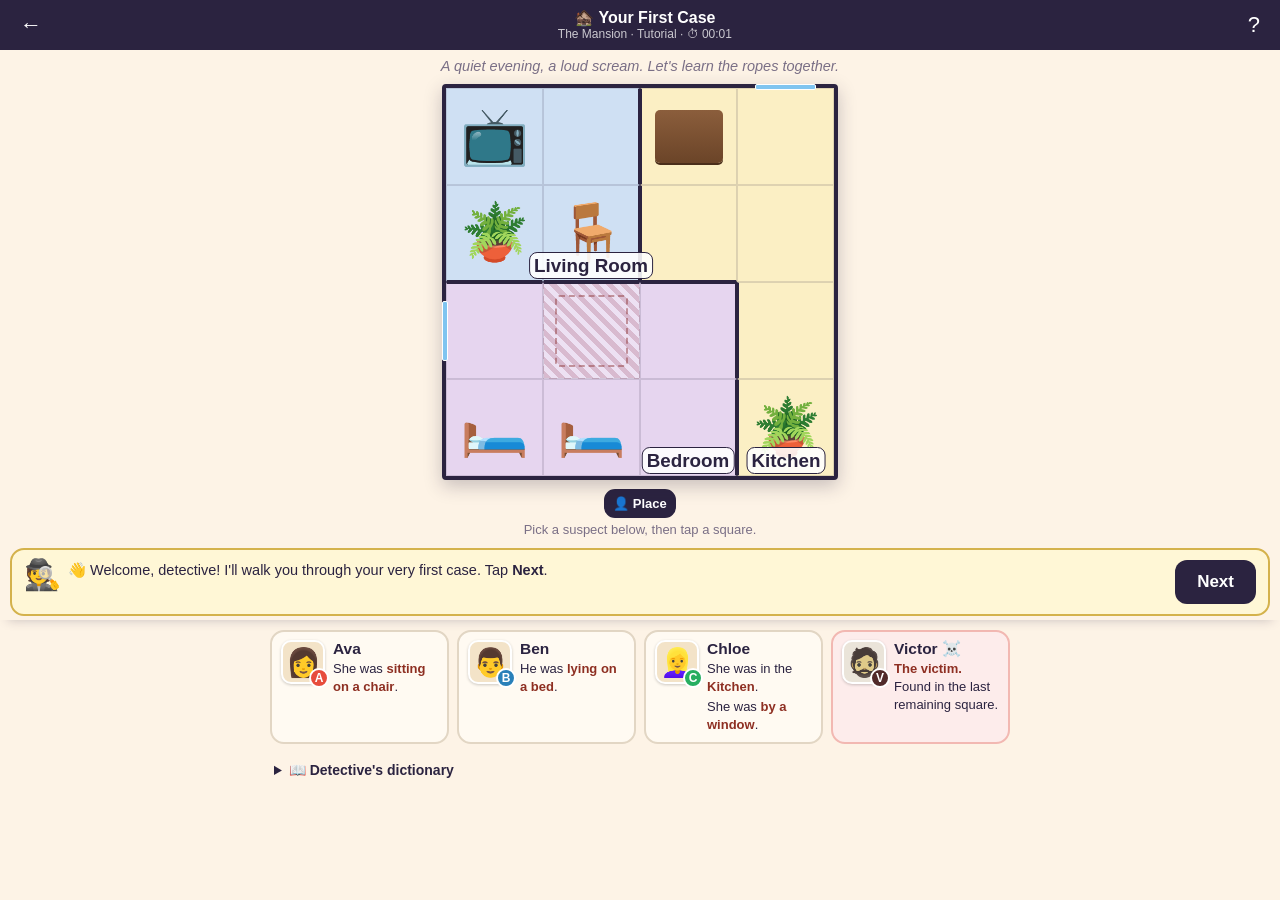
==== commit b3bfc7a8: "Phones: keep suspect clue cards readable under the sticky board The board was 52vh tall and sticky, " ====
--- a/index.html
+++ b/index.html
@@ -21,7 +21,7 @@
     --ok: #2e8b57;
     --muted: #7a6f86;
     --wall: #2b2340;
-    --bs: min(94vw, 470px, 52vh);
+    --bs: min(94vw, 470px, 44vh);
   }
   * { box-sizing: border-box; -webkit-tap-highlight-color: transparent; }
   html, body { margin: 0; height: 100%; }
@@ -406,6 +406,9 @@
   .home-more .link-btn { margin: 0; border: none; padding: 6px 4px; font-size: 14px; opacity: .8; text-decoration: underline; }
   .fold #diffs { margin-top: 8px; }
   #home .greet { padding: 8px 14px; font-size: 14px; margin: 14px auto 0; } #home .greet small { display: none; }
+  @media (max-height: 720px) { :root { --bs: min(94vw, 470px, 39vh); } }
+  @media (max-width: 480px) { .suspects { grid-template-columns: 1fr; gap: 6px; padding: 8px; } }
+  @media (max-width: 400px) { .tools { gap: 3px; margin: 7px 2px 0; } .tool { padding: 5px 5px; font-size: 12px; } body.art .tool .ic svg { width: 16px; height: 16px; } }
 </style>
 </head>
 <body>
@@ -464,7 +467,7 @@
   <div class="topbar map-top">
     <button id="map-back" aria-label="Back" data-t-label="Back">←</button>
     <div class="title"><b data-t="The Journey">The Journey</b><div data-t="Every level is a brand-new case">Every level is a brand-new case</div></div>
-    <button id="map-friends" class="mf-btn">Friends</button>
+    <button id="map-friends" class="mf-btn">Share</button>
   </div>
   <div class="map-canvas" id="map-canvas"></div>
 </section>
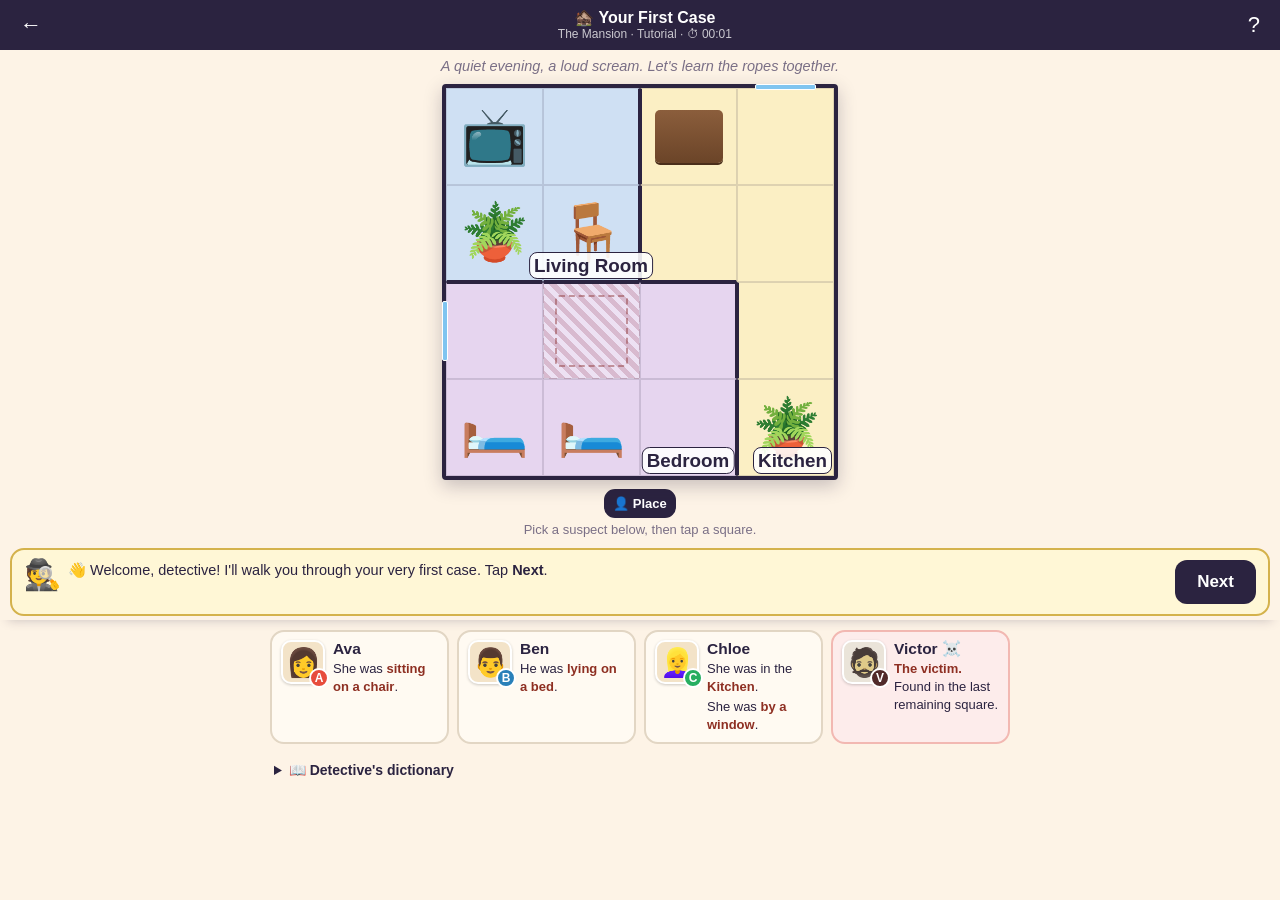
==== commit 0272769b: "Zone labels: always readable, never hidden behind avatars or off the board Labels now sit above avat" ====
--- a/index.html
+++ b/index.html
@@ -408,6 +408,10 @@
   #home .greet { padding: 8px 14px; font-size: 14px; margin: 14px auto 0; } #home .greet small { display: none; }
   @media (max-height: 720px) { :root { --bs: min(94vw, 470px, 39vh); } }
   @media (max-width: 480px) { .suspects { grid-template-columns: 1fr; gap: 6px; padding: 8px; } }
+  /* zone labels: always above avatars/objects and never outside the board */
+  .zone-label { z-index: 8 !important; } .cell.has-zl { z-index: 7; }
+  .zone-label.zl-l { left: 1px; transform: none; }
+  .zone-label.zl-r { left: auto; right: 1px; transform: none; }
   @media (max-width: 400px) { .tools { gap: 3px; margin: 7px 2px 0; } .tool { padding: 5px 5px; font-size: 12px; } body.art .tool .ic svg { width: 16px; height: 16px; } }
 </style>
 </head>
